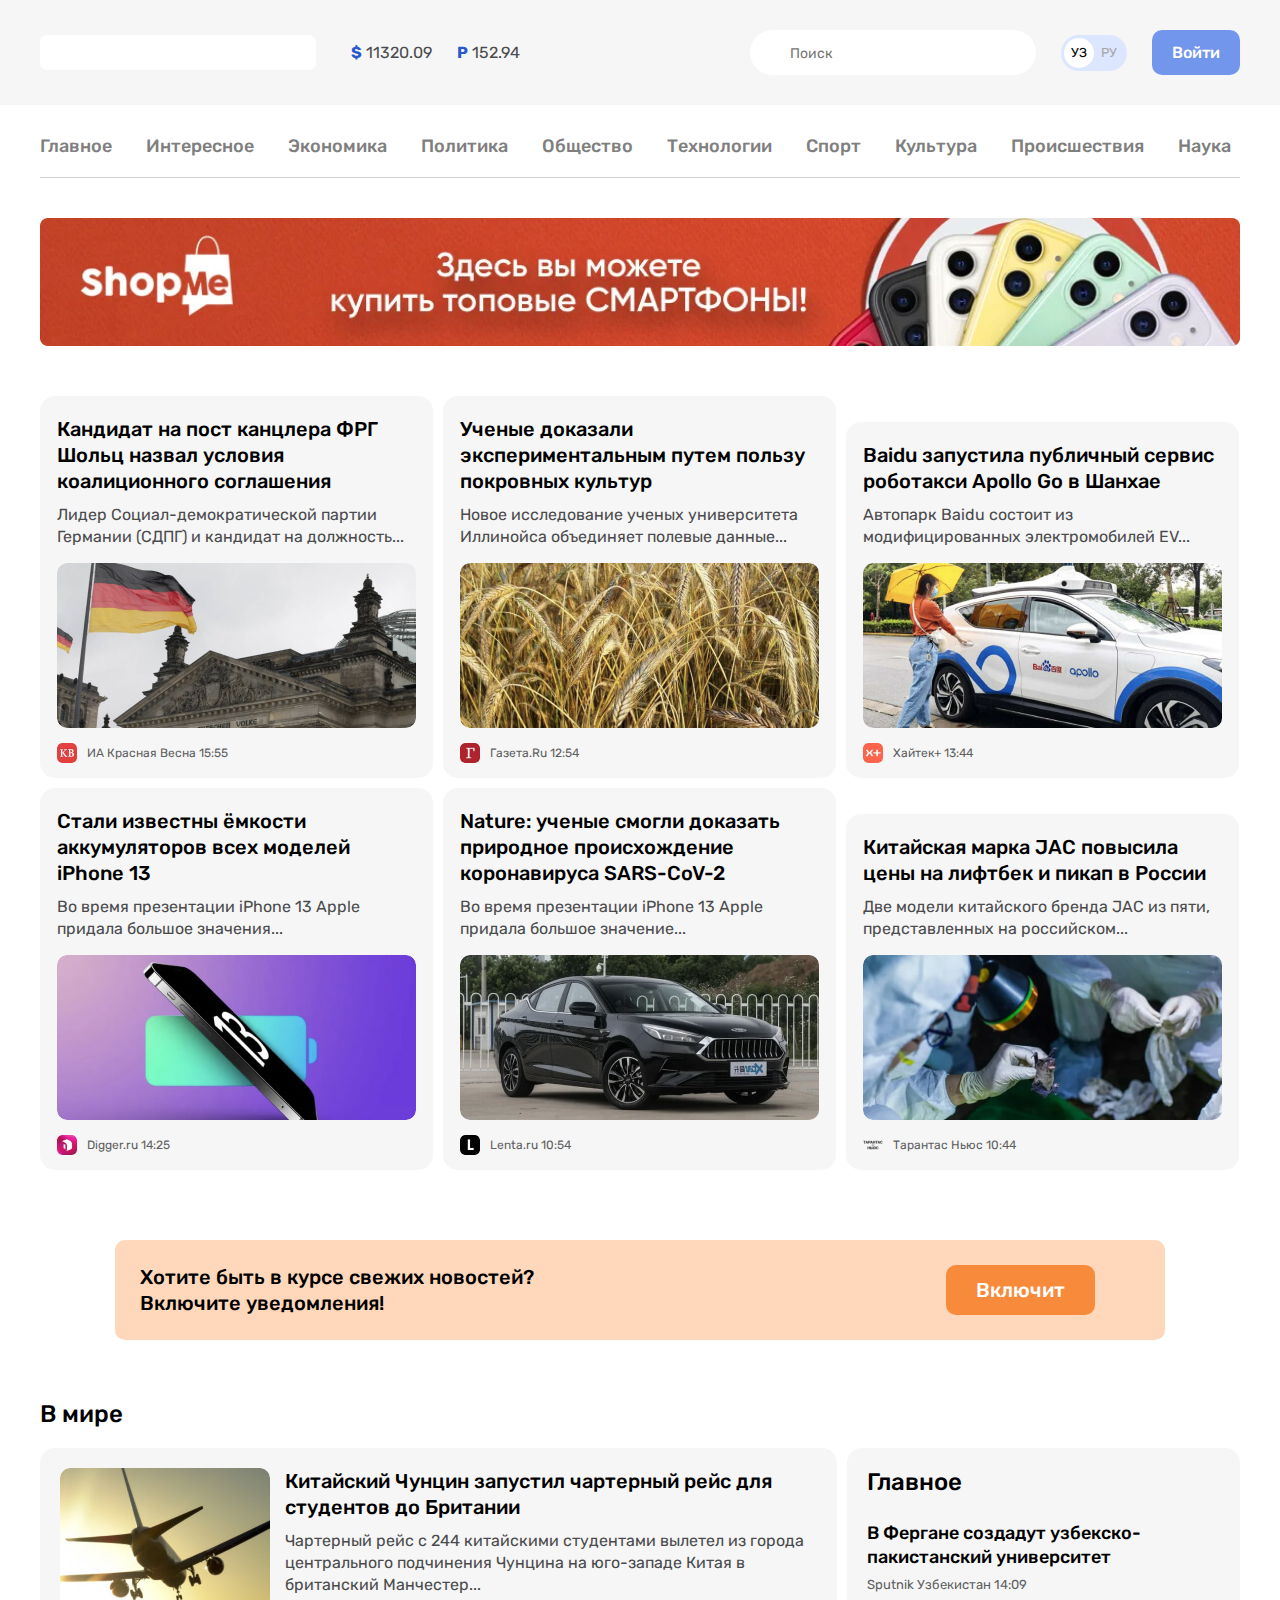
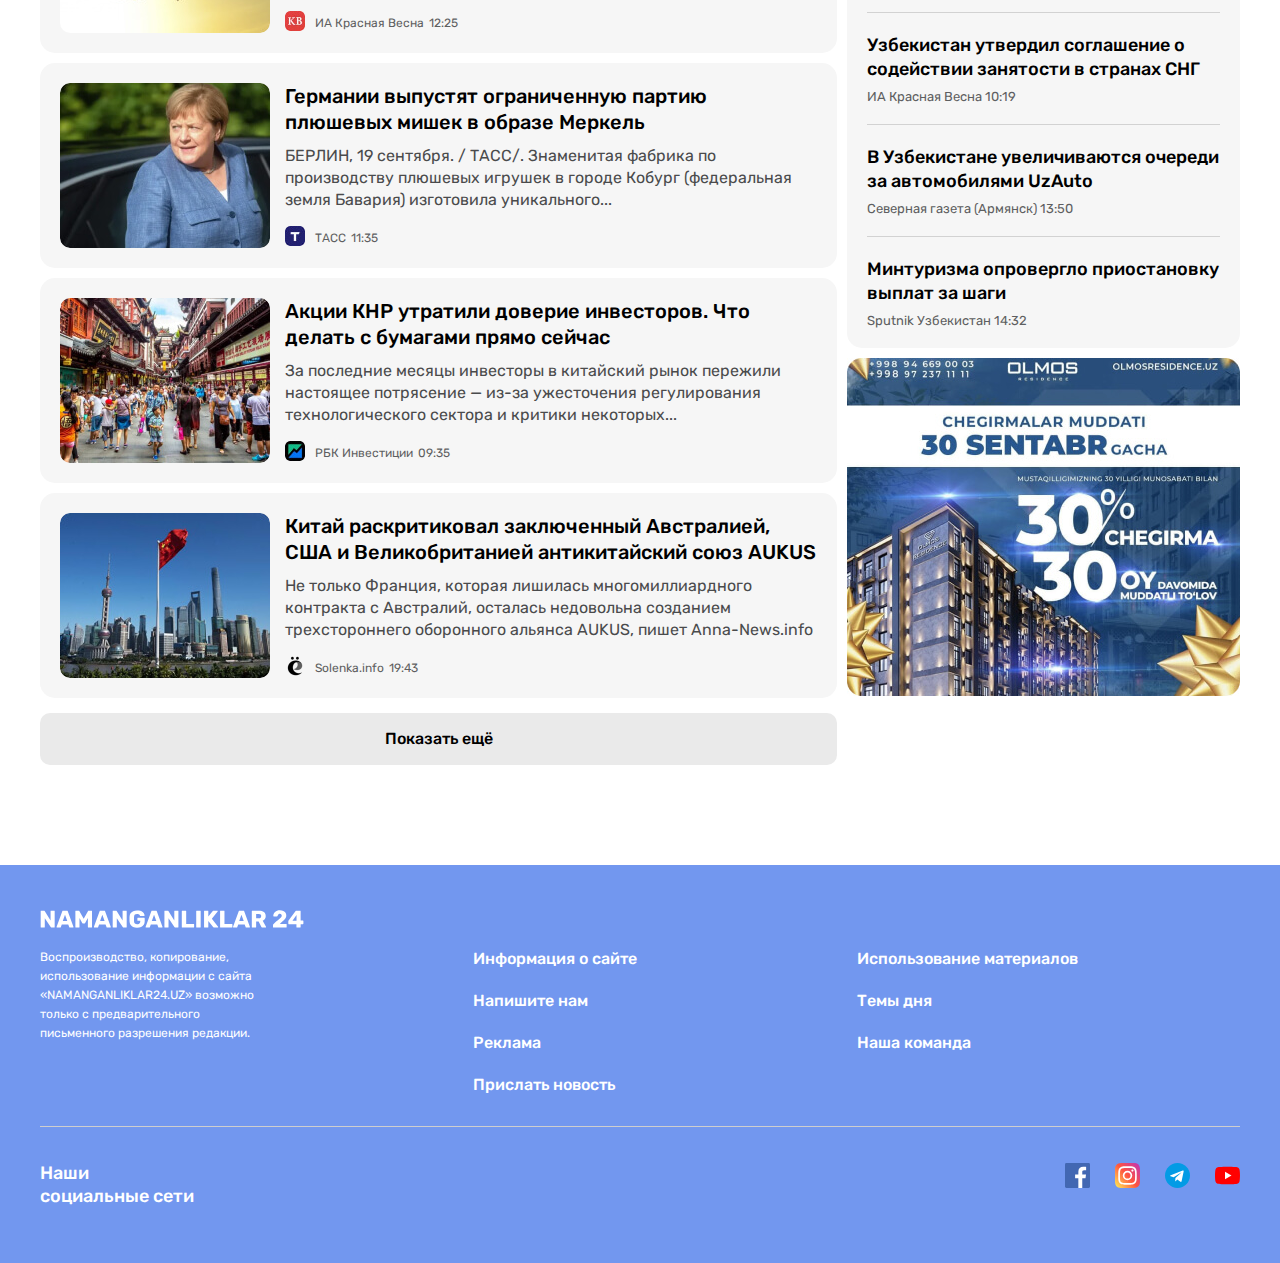
==== index.html @ 98be2591 "Add site footer" ====
<!DOCTYPE html>
<html lang="uz">
<head>
    <meta charset="UTF-8">
    <meta http-equiv="X-UA-Compatible" content="IE=edge">
    <meta name="viewport" content="width=device-width, initial-scale=1.0">
    <title>Namangan24</title>
    <link rel="preconnect" href="https://fonts.googleapis.com">
<link rel="preconnect" href="https://fonts.gstatic.com" crossorigin>
<link href="https://fonts.googleapis.com/css2?family=Open+Sans:wght@400;600;700&family=Rubik:wght@400;500;700&display=swap" rel="stylesheet">

    <link rel="stylesheet" href="css/normalize.css">
    <link rel="stylesheet" href="css/style.css">

</head>
<body>
    <!-- SITE-HEADER -->
    <header class="site-header">
        <!-- SITE-HEADER-TOP -->
    <div class="site-header-top">
        <div class="site-header-top-container container">

            <!-- SITE-HEADER-LOGO -->
            <a class="site-header-logo" href="index.html">
                <img class="site-header-logo-img" src="img/Namangan.svg.svg" alt="N24-logo" width="264" height="28px" >
            </a>

            <!-- DOLLAR-KURSI -->
            <ul class="dollar-kursi">
                <li class="dollar-kursi-item">
                    <b class="dollar-kursi-type">$</b>
                    <span class="dollar-kursi-value">11320.09</span>
                </li>
                <li class="dollar-kursi-item">
                    <b class="dollar-kursi-type">P</b>
                    <span class="dollar-kursi-value">152.94</span>
                </li>
            </ul>

            <!-- SEARCH -->
            <form class="global-search-form" action="https://echo.htmlacademy.ru" method="GET">
                <input class="global-search-form-input" type="search" name="search" placeholder="Поиск" aria-label="Поиск" required>
            </form>

                <!-- LANGUAAGE-->
                <div class="language">
                    <a class="lang-link lang-link-active" href="index.html">УЗ</a>
                    <a class="lang-link" href="index.html/ru">РУ</a>
                </div>
                <!-- SITE-HEADER-BUTTON -->
                <a class="button button-top" href="#">Войти</a>
        </div>        
    </div>
    <div class="container">
        <!-- SITENAV -->
        <nav class="sitenav">
            <ul class="sitenav-list">
                <li class="sitevnav-item"><a class="sitenav-link" href="#">Главное</a></li>
                <li class="sitevnav-item"><a class="sitenav-link" href="#">Интересное</a></li>
                <li class="sitevnav-item"><a class="sitenav-link" href="#">Экономика</a></li>
                <li class="sitevnav-item"><a class="sitenav-link" href="#">Политика</a></li>
                <li class="sitevnav-item"><a class="sitenav-link" href="#">Общество</a></li>
                <li class="sitevnav-item"><a class="sitenav-link" href="#">Технологии</a></li>
                <li class="sitevnav-item"><a class="sitenav-link" href="#">Спорт</a></li>
                <li class="sitevnav-item"><a class="sitenav-link" href="#">Культура</a></li>
                <li class="sitevnav-item"><a class="sitenav-link" href="#">Происшествия</a></li>
                <li class="sitevnav-item"><a class="sitenav-link" href="#">Наука</a></li>
            </ul>
        </nav>
        <!-- SITE-HEADER-BANNER -->
        <aside class="site-header-banner">
            <a class="site-header-banner-link" href="https://olcha.uz" target="_blank">
                <img src="img/shome-banner1x.jpg" alt="shopme-banner" width="1200px" height="128px" srcset="img/shome-banner1x.jpg 1x, img/shome-banner1x.jpg@2x.jpg 2x">
            </a>
        </aside>
    </div>
    </header>


    <main class="main-content">
        <div class="container">
            <!-- <h1>Namanganlilar24 - сайт новостей</h1> -->
                    <!-- MAIN-TOP -->
                    <section class="main-top">
            <!-- <h2>Топ новости</h2> -->
                        <!-- NEWS-GRID -->
                        <div class="news-grid">
                            <!-- NEWS-GRID-ITEM -->
                            <article class="news-grid-item article-card">
                                <h3 class="article-card-title">
                                    <a class="article-card-link" href="#">Кандидат на пост канцлера ФРГ Шольц назвал
                                        условия коалиционного соглашения</a>
                                </h3>
                                <p class="article-card-text">
                                    Лидер Социал-демократической партии Германии (СДПГ) и кандидат на должность...
                                </p>
                                <img class="article-card-img" src="img/germany.jpg" alt="Кандидат на пост канцлера ФРГ Шольц назвал
                                условия коалиционного соглашения" width="365" height="165" srcset="img/germany.jpg 1x , img/germany@2x.jpg 2x" >
                                <footer class="article-card-footer">
                                    <img class="article-card-source-icon" src="img/krasnaya vesna.jpg" alt="" width="20"height="20" srcset="img/krasnaya vesna.jpg 1x, img/krasnaya vesna@2x.jpg 2x">
                                    <div class="article-card-source-time">
                                        <span class="article-card-source">ИА Красная Весна</span>
                                        <time datetime="15:55:00">15:55</time>
                                    </div>
                                </footer>
                            </article>
                            <article class="news-grid-item article-card">
                                <h3 class="article-card-title">
                                    <a class="article-card-link" href="#">Ученые доказали экспериментальным путем пользу покровных культур</a>
                                </h3>
                                <p class="article-card-text">
                                    Новое исследование ученых университета Иллинойса объединяет полевые данные... 
                                </p>
                                <img class="article-card-img" src="img/wheat1x.jpg.jpg" alt="Ученые доказали экспериментальным путем пользу покровных культур" width="365" height="165" srcset="img/wheat1x.jpg.jpg 1x, img/wheat1x@2x.jpg.jpg 2x" >
                                <footer class="article-card-footer">
                                    <img class="article-card-source-icon" src="img/gazetaru.jpg" alt="" width="20"height="20" srcset="img/gazetaru.jpg 1x, img/gazetaru@2x.jpg 2x">
                                    <div class="article-card-source-time">
                                        <span class="article-card-source">Газета.Ru </span>
                                        <time datetime="12:54:00">12:54</time>
                                    </div>
                                </footer>
                            </article>
                            <article class="news-grid-item article-card">
                                <h3 class="article-card-title">
                                    <a class="article-card-link" href="#">Baidu запустила публичный сервис роботакси Apollo Go в Шанхае</a>
                                </h3>
                                <p class="article-card-text">
                                    Автопарк Baidu состоит из модифицированных электромобилей EV...  
                                </p>
                                <img class="article-card-img" src="img/baidu.jpg" alt="Baidu запустила публичный сервис роботакси Apollo Go в Шанхае" width="365" height="165" srcset="img/baidu.jpg 1x, img/baidu@2x.jpg 2x" >
                                <footer class="article-card-footer">
                                    <img class="article-card-source-icon" src="img/hitech-plus.jpg" alt="" width="20"height="20" srcset="img/hitech-plus.jpg 1x, img/hitech-plus@2x.jpg 2x">
                                    <div class="article-card-source-time">
                                        <span class="article-card-source">Хайтек+ </span>
                                        <time datetime="13:44:00">13:44</time>
                                    </div>
                                </footer>
                            </article>
                            <article class="news-grid-item article-card">
                                <h3 class="article-card-title">
                                    <a class="article-card-link" href="#">Стали известны ёмкости аккумуляторов всех моделей iPhone 13</a>
                                </h3>
                                <p class="article-card-text">
                                Во время презентации iPhone 13 Apple придала большое значения...
                                </p>
                                <img class="article-card-img" src="img/iphone.jpg" alt="Стали известны ёмкости аккумуляторов всех моделей iPhone 13" width="365" height="165" srcset="img/iphone.jpg 1x, img/iphone@2x.jpg 2x" >
                                <footer class="article-card-footer">
                                    <img class="article-card-source-icon" src="img/digger-logo.jpg" alt="" width="20"height="20" srcset="img/digger-logo.jpg 1x, img/digger-logo@2x.jpg 2x">
                                    <div class="article-card-source-time">
                                        <span class="article-card-source">Digger.ru </span>
                                        <time datetime="14:25:00">14:25</time>
                                    </div>
                                </footer>
                            </article>
                            <article class="news-grid-item article-card">
                                <h3 class="article-card-title">
                                    <a class="article-card-link" href="#">Nature: ученые смогли доказать природное происхождение коронавируса SARS-CoV-2</a>
                                </h3>
                                <p class="article-card-text">
                                Во время презентации iPhone 13 Apple придала большое значение...
                                </p>
                                <img class="article-card-img" src="img/jac.jpg" alt="Nature: ученые смогли доказать природное происхождение коронавируса SARS-CoV-2" width="365" height="165" srcset="img/jac.jpg 1x, img/jac@2x.jpg 2x" >
                                <footer class="article-card-footer">
                                    <img class="article-card-source-icon" src="img/lenta.jpg" alt="" width="20"height="20" srcset="img/lenta.jpg 1x, img/lenta@2x.jpg 2x">
                                    <div class="article-card-source-time">
                                        <span class="article-card-source">Lenta.ru</span>
                                        <time datetime="10:54:00">10:54</time>
                                    </div>
                                </footer>
                            </article>
                            <article class="news-grid-item article-card">
                                <h3 class="article-card-title">
                                    <a class="article-card-link" href="#">Китайская марка JAC повысила цены на лифтбек и пикап в России</a>
                                </h3>
                                <p class="article-card-text">
                                    Две модели китайского бренда JAC из пяти, представленных на российском...
                                </p>
                                <img class="article-card-img" src="img/sars.cov-2.jpg.jpg" alt="Китайская марка JAC повысила цены на лифтбек и пикап в России" width="365" height="165" srcset="img/sars.cov-2.jpg.jpg 1x, img/sars.cov-2.jpg@2x.jpg 2x" >
                                <footer class="article-card-footer">
                                    <img class="article-card-source-icon" src="img/tarantas-news.png" alt="" width="20"height="20" srcset="img/tarantas-news.png 1x, img/tarantas-news@2x.png 2x">
                                    <div class="article-card-source-time">
                                        <span class="article-card-source">Тарантас Ньюс</span>
                                        <time datetime="10:44:00">10:44</time>
                                    </div>
                                </footer>
                            </article>
                        </div></section>
                        <!-- NOTIFICATION-CTA  -->
                        <section class="notification-cta">
                            <div class="notification-cta-text">
                                Хотите быть в курсе свежих новостей? <br>
                                Включите уведомления!
                            </div>
                            <button class="notification-cta-button"  type="button">Включит</button>
                        </section>
                        <div class="two-wrap-main-card">
                            <section class="global-news">
                                <h2 class="global-news-heading">В мире</h2>
                                <!-- NEWS-LIST -->
                                <div class="news-list">
                                    <div class="news-list-item article-card-horizontal">
                                        <img class="article-card-horizontal-img" src="img/samalyot.jpg" alt="" width="210px" height="165px" srcset="img/samalyot.jpg 1x, img/samalyot@2x.jpg 2x">
                                        <div class="article-card-horizontal-content">
                                            <h3 class="article-card-horizontal-title">
                                                <a class="article-card-horizontal-link" href="#">Китайский Чунцин запустил чартерный рейс для студентов до Британии</a>
                                            </h3>
                                            <p class="article-card-horizontal-text">Чартерный рейс с 244 китайскими студентами вылетел из города центрального подчинения Чунцина на юго-западе Китая в британский Манчестер...</p>
                                            <footer class="article-card-horizontal-text-footer">
                                                <img class="article-card-horizontal-icon" src="img/krasnaya vesna.jpg" alt="" width="20"height="20" srcset="img/krasnaya vesna.jpg 1x, img/krasnaya vesna@2x.jpg 2x">
                                                <div class="article-card-horizontal-time">
                                                    <span class="article-card-horizontal-footer">ИА Красная Весна</span>
                                                    <time datetime="12:25:00">12:25</time>
                                                </div>
                                            </footer>
                                        </div>
                                    </div>
        
                                    <div class="news-list-item article-card-horizontal">
                                        <img class="article-card-horizontal-img" src="img/women.jpg" alt="" width="210px" height="165px" srcset="img/women.jpg 1x, img/women@2x.jpg 2x">
                                        <div class="article-card-horizontal-content">
                                            <h3 class="article-card-horizontal-title">
                                                <a class="article-card-horizontal-link" href="#"> Германии выпустят ограниченную партию плюшевых мишек в образе Меркель</a>
                                            </h3>
                                            <p class="article-card-horizontal-text">БЕРЛИН, 19 сентября. / ТАСС/. Знаменитая фабрика по производству плюшевых игрушек в городе Кобург (федеральная земля Бавария) изготовила уникального...</p>
                                            <footer class="article-card-horizontal-text-footer">
                                                <img class="article-card-horizontal-icon" src="img/tass.jpg" alt="" width="20"height="20" srcset="img/tass.jpg 1x, img/tass@2x.jpg 2x">
                                                <div class="article-card-horizontal-time">
                                                    <span class="article-card-horizontal-footer">ТАСС</span>
                                                    <time datetime="11:35:00">11:35</time>
                                                </div>
                                            </footer>
                                        </div>
                                    </div>
        
                                    <div class="news-list-item article-card-horizontal">
                                        <img class="article-card-horizontal-img" src="img/aholi.jpg" alt="" width="210px" height="165px" srcset="img/aholi.jpg 1x, img/aholi@2x.jpg 2x">
                                        <div class="article-card-horizontal-content">
                                            <h3 class="article-card-horizontal-title">
                                                <a class="article-card-horizontal-link" href="#">Акции КНР утратили доверие инвесторов. Что делать с бумагами прямо сейчас</a>
                                            </h3>
                                            <p class="article-card-horizontal-text">За последние месяцы инвесторы в китайский рынок пережили настоящее потрясение — из-за ужесточения регулирования технологического сектора и критики некоторых...</p>
                                            <footer class="article-card-horizontal-text-footer">
                                                <img class="article-card-horizontal-icon" src="img/invest.jpg" alt="" width="20"height="20" srcset="img/invest.jpg 1x, img/invest@2x.jpg 2x">
                                                <div class="article-card-horizontal-time">
                                                    <span class="article-card-horizontal-footer">РБК Инвестиции</span>
                                                    <time datetime="09:35:00">09:35</time>
                                                </div>
                                            </footer>
                                        </div>
                                    </div>
                                    <div class="news-list-item article-card-horizontal">
                                        <img class="article-card-horizontal-img" src="img/bayrog'.jpg" alt="" width="210px" height="165px" srcset="img/bayrog'.jpg 1x, img/bayrog'@2x.jpg 2x">
                                        <div class="article-card-horizontal-content">
                                            <h3 class="article-card-horizontal-title">
                                                <a class="article-card-horizontal-link" href="#">Китай раскритиковал заключенный Австралией, США и Великобританией антикитайский союз AUKUS</a>
                                            </h3>
                                            <p class="article-card-horizontal-text">Не только Франция, которая лишилась многомиллиардного контракта с Австралий, осталась недовольна созданием трехстороннего оборонного альянса AUKUS, пишет Anna-News.info</p>
                                            <footer class="article-card-horizontal-text-footer">
                                                <img class="article-card-horizontal-icon" src="img/solenka.png" alt="" width="20"height="20" srcset="img/solenka.png 1x, img/solenka@2x.png 2x">
                                                <div class="article-card-horizontal-time">
                                                    <span class="article-card-horizontal-footer">Solenka.info</span>
                                                    <time datetime="19:43:00">19:43</time>
                                                </div>
                                            </footer>
                                        </div>
                                    </div>
                                </div>
                                <button class="news-list-more-button button-block" type="button">Показать ещё </button>
                            </section>


                            <!-- SIDEBAR -->
                            <div class="two-wrap-sidebar">
                            <!-- SIDEBAR-NEWS-CARD -->
                            <section class="cardtop-news two-news-card">
                                <h2 class="two-news-card-heading">Главное</h2>
                                <ul class="two-news-card-list">
                                    <li class="two-news-card-item">
                                        <h3 class="two-news-card-title">
                                            <a class="two-news-card-link" href="#">В Фергане создадут узбекско-пакистанский университет</a>
                                        </h3>
                                        <div class="two-news-card-source-time">
                                            <span class="two-news-card-source">Sputnik Узбекистан</span>
                                            <time datetime="14:09:00">14:09</time>
                                        </div>
                                    </li>

                                    <li class="two-news-card-item">
                                        <h3 class="two-news-card-title">
                                            <a class="two-news-card-link" href="#">Узбекистан утвердил соглашение о содействии занятости в странах СНГ</a>
                                        </h3>
                                        <div class="two-news-card-source-time">
                                            <span class="two-news-card-source">ИА Красная Весна</span>
                                            <time datetime="10:19:00">10:19</time>
                                        </div>
                                    </li>

                                    <li class="two-news-card-item">
                                        <h3 class="two-news-card-title">
                                            <a class="two-news-card-link" href="#">В Узбекистане увеличиваются очереди за автомобилями UzAuto</a>
                                        </h3>
                                        <div class="two-news-card-source-time">
                                            <span class="two-news-card-source">Северная газета (Армянск)</span>
                                            <time datetime="13:50:00">13:50</time>
                                        </div>
                                    </li>

                                    <li class="two-news-card-item">
                                        <h3 class="two-news-card-title">
                                            <a class="two-news-card-link" href="#">Минтуризма опровергло приостановку выплат за шаги</a>
                                        </h3>
                                        <div class="two-news-card-source-time">
                                            <span class="two-news-card-source">Sputnik Узбекистан</span>
                                            <time datetime="14:32:00">14:32</time>
                                        </div>
                                    </li>
                                </ul>
                            </section>
                            <aside class="two-item-footer-img sidebar-ad" >
                                <a class="two-item-footer-link" href="#" target="_blank"> 
                                    <img class="sidebar-item-footer-img-link" src="img/chegirma.jpg" alt="" width="393px" height="338px" srcset="img/chegirma.jpg 1x, img/chegirma@2x.jpg 2x">
                                </a>
                            </aside>
                            </div>
                        </div>
        </div>
    </main>

            <!-- SITE-FOOTER -->
            <footer class="site-footer">
                <div class="container">

                    <div class="site-footer-nav">
                        <a class="site-footer-nav-link" href="index.html">
                            <img class="site-footer-nav-img" src="img/logo.svg" alt="NAMANGAN24" width="264" height="28">
                        </a>
                    </div>
                        <div class="site-footer-links">
                            <div class="site-footer-link">
                                Воспроизводство, копирование, использование информации с сайта «NAMANGANLIKLAR24.UZ» возможно только с предварительного письменного разрешения редакции.
                            </div>
                            <div class="site-footer-two-card-links">
                                <ul class="site-footer-two-card-links-ul">
                                    <li class="site-footer-two-card-links-li"> <a class="site-footer-two-card-links-li-a" href="#">Информация о сайте</a></li>
                                    <li class="site-footer-two-card-links-li"> <a class="site-footer-two-card-links-li-a" href="#">Напишите нам</a></li>
                                    <li class="site-footer-two-card-links-li"> <a class="site-footer-two-card-links-li-a" href="#">Реклама</a></li>
                                    <li class="site-footer-two-card-links-li"> <a class="site-footer-two-card-links-li-a" href="#">Прислать новость</a></li>
                                </ul>
                                <ul class="site-footer-two-card-links-ul">
                                    <li class="site-footer-two-card-links-li"> <a class="site-footer-two-card-links-li-a" href="#">Использование материалов</a></li>
                                    <li class="site-footer-two-card-links-li"> <a class="site-footer-two-card-links-li-a" href="#">Темы дня</a></li>
                                    <li class="site-footer-two-card-links-li"> <a class="site-footer-two-card-links-li-a" href="#">Наша команда</a></li>
                                </ul>
                            </div>
                </div>

                <hr class="site-footer-grey-line">

                <div class="site-footer-ended">
                    <h2 class="site-footer-ended-heading">Наши социальные сети</h2>
                    <ul class="site-footer-ended-list">
                        <li class="site-footer-ended-item">
                            <a class="site-footer-ended-link" href="#">
                                <img class="site-footer-ended-img" src="img/free-icon-facebook-1384053 1.svg" alt="Facebook" width="25" height="25">
                            </a>
                        </li>
                        <li class="site-footer-ended-item">
                            <a class="site-footer-ended-link" href="#">
                                <img class="site-footer-ended-img" src="img/free-icon-instagram-2111463 1.svg" alt="Instagram" width="25" height="25">
                            </a>
                        </li>
                        <li class="site-footer-ended-item">
                            <a class="site-footer-ended-link" href="#">
                                <img class="site-footer-ended-img" src="img/free-icon-telegram-2111646 1.svg" alt="Telegram" width="25" height="25">
                            </a>
                        </li>
                        <li class="site-footer-ended-item">
                            <a class="site-footer-ended-link" href="#">
                                <img class="site-footer-ended-img" src="img/free-icon-youtube-1384060 1.svg" alt="YouTube" width="25" height="25">
                            </a>
                        </li>
                    </ul>
                </div>

            </footer>


</body>
</html>
---- css/style.css ----
*{
    box-sizing: border-box;
}
html{
    height: 100%;
    scroll-behavior: smooth;
}
body{
    padding: 0;
    margin: 0;
    height: 100%;
    display: flex;
    flex-direction: column;
    font-size: 16px;
    font-family: "Rubik","Arial",sans-serif;
    line-height: 22px;
    color: #4a4b4c;
    background-color:#fff;
}
img{
    max-width: 100%;
    height: auto;
}
*:focus{
    outline: 2px dashed #7296EC;
    outline-offset: 3px;
}

.container{
    width: 100%;
    max-width: 1240px;
    padding-left: 20px;
    padding-right: 20px;
    margin-right: auto;
    margin-left: auto;
}
.site-header {
}
.site-header-top {
    background-color:#f6f6f6;
    padding-top: 30px;
    padding-bottom: 30px;
    margin-bottom: 10px;
}
.site-header-top-container {
    display: flex;
    align-items: center;
}
.container {
}
.button{
    display: inline-block;
    text-decoration: none;
    text-align: center;
    border: 0;
    font-weight: 500;
    font-size: 16px; 
    border-radius: 10px;
    background-color: #7296EC;
    color: #fff;
    padding: 13px 20px;
    cursor: pointer;
    line-height: normal;
}
.button:hover{
    opacity: 0.8;
}
.button:active{
    opacity: 0.6;
}
.button-block{
    display: block;
    width: 100%;
    background-color: #eaeaea;
    color: #000 ;
}
.site-header-logo {
    display: flex;
    padding: 8px 6px;
    border-radius: 7px;
    margin-right: 35px;
    background-color:#fff;
}
.site-header-logo:hover{
    opacity: 0.8;
}
.site-header-logo:active{
    opacity: 0.6;
}

.dollar-kursi {
    display: flex;
    align-items: center;
    padding: 0;
    margin: 0;
    list-style: none;
    margin-right: auto;
}
.dollar-kursi-item:not(:last-child) {
    margin-right: 25px;
}
.dollar-kursi-type {
    color: #2959CE;
}
/* SEARCH */
.global-search-form-input{
    font-size: 14px;
    line-height: normal;
    border: 0;
    padding-top: 15px;
    padding-right: 50px;
    padding-bottom: 13px;
    padding-left: 40px;
    border-radius: 60px;
    margin-right: 25px;
}
.language {
    display: flex;
    padding: 3px;
    margin-right: 25px;
    border-radius:39px; 
    background-color: #dce6ff;
    
}
.lang-link {
    width: 30px;
    height: 30px;
    font-size: 13px;
    color: #a6a6a6;
    border-radius: 50%;
    text-align: center;
    text-decoration: none;
    line-height: 30px;
}
.lang-link-active {
    background-color: #fff;
    color: #000;
}
/* SITENAV */
.sitenav {
    padding-top:16px ;
    padding-bottom: 16px;
    border-bottom: 1px solid #d1d1d1;
    font-size: 18px;
    line-height: normal;
    font-weight: 500;
    margin-bottom: 40px;
}
.sitenav-list {
    display: flex;
    flex-wrap: wrap;
    align-items: center;
    padding: 0;
    margin: 0;    
    list-style: none;
}
.sitevnav-item{
    margin-top: 4px;
    margin-bottom: 4px;
}
.sitevnav-item:not(:last-child){
    margin-right: 34px;
}
.sitenav-link{
    color: #7f7f7f;
    display: block;
    text-decoration: none;
}
.sitenav-link:hover{
    color: #7296EC;
}
.sitenav-link:active{
    opacity: 0.6;
}
.site-header-banner-link{
    display: flex;
}

/* MAIN-CONTENT */
.main-content{
    flex-grow: 1;
    padding-top: 50px;
}


/* NEWS-GRID */
.news-grid {
    display: flex;
    flex-wrap: wrap;
    margin-left: -10px;
}
.news-grid-item {
    width: 393px;
    margin-left: 10px;
    margin-bottom: 10px;

}
.article-card {
    display: flex;
    flex-direction: column;
    margin-top: auto;
    background-color: #f6f6f6;
    border-radius: 15px;
    padding: 20px 17px 15px;
}
.article-card-title {
    margin-top: 0;
    margin-bottom: 10px;
    font-size: 20px;
    font-weight: 500;
    line-height: 26px;
}
.article-card-link {
    color: #000;
    text-decoration: none;
    display: inline-block;
}
.article-card-link:hover{
    color: #7296EC;
}
.article-card-link:active{
    opacity: 0.6;
}
.article-card-text {
    margin-top: 0;
    margin-bottom: 15px;
    font-size: 16px;
    line-height: 22px;
}
.article-card-img {
    display: block;
    width: 360px;
    height: 165px;
    margin-bottom: 15px;
    object-fit: cover;
    border-radius: 10px;
}
.article-card-footer {
    display: flex ;
    align-items: center;
}
.article-card-source-icon {
    width: 20px;
    height: 20px;
    margin-right: 10px;
    border-radius: 5px;

}
.article-card-source-time {
    font-size: 12px;
    line-height: normal;
    color: #5e5f61;
}


/* NOTIFICATION-CTA */
.notification-cta{
    width: 1050px;
    height: 100px;
    padding: 25px 70px 25px 25px;
    margin: 60px 75px;
    background-color: #ffd7ba;
    display: flex;
    justify-content: space-between;
    align-items: center;
    border-radius: 10px;
}
.notification-cta-text{
    color: #000;
    font-size: 20px;
    line-height: 26px;
    font-weight: 500;
}
.notification-cta-button{
    background-color: #F78B3B;
    padding: 13px 30px;
    color: #fff;
    border-radius: 10px;
    border: none;
    font-size: 20px;
    line-height: 24px;
    font-weight: 500;
}


.two-wrap-main-card{
    display: flex;
    align-items: flex-start;
}

/* GLOBAL-NEWS */
.global-news{
    width: 797px;
    margin-right: 10px;
}
.global-news-heading {
    margin-top: 0;
    margin-bottom: 20px;
    font-size: 24PX;
    line-height: normal;
    color: #000;
    font-weight: 500;
}
.news-list {
    display: flex;
    flex-direction: column;
    margin-bottom: 15px;
}
.news-list-item:not(:last-child){
    margin-bottom: 10px;

}


.article-card-horizontal {
    border-radius: 15px;
    display: flex;
    align-items: flex-start;
    padding: 20px;
    background-color: #f6f6f6;
}
.article-card-horizontal-img {
    width: 210px;
    height: 165px;
    margin-right: 15px;
    object-fit: cover;
    border-radius:10px;
}
.article-card-horizontal-content {
    flex-grow: 1;
}
.article-card-horizontal-title {
    margin-top: 0;
    margin-bottom: 10px;
    font-weight: 500;
    font-size: 20px;
    line-height: 26px;
}
.article-card-horizontal-link {
    display: inline-block;
    color: #000;
    text-decoration: none;
}
.article-card-horizontal-link:hover{
    color: #7296EC;
}
.article-card-horizontal-link:active{
    opacity: 0.6;
}
.article-card-horizontal-text {
    margin-top: 0;
    margin-bottom: 15px;
    font-size: 16px;
    line-height: 22px;
}
.article-card-horizontal-icon {
    width: 20px;
    height: 20px;
    object-fit: cover;
    margin-right: 10px;
    border-radius:5px;
}
.article-card-horizontal-footer{
    margin-top: 0;
    margin-right: 5px;

}
.article-card-horizontal-time {
    padding-top: 5px;
    margin-top: 0;
    font-size: 12px;
    line-height: normal;
    display: flex;
    color: #5e5f61;
}
.article-card-horizontal{
    margin-top: 0;
}
.news-list-more-button{
    padding: 17px;
    border: none;
    border-radius: 10px;
    margin-bottom: 100px;
    font-weight: 500;
    color: #000;
}
.article-card-horizontal-text-footer{
    display: flex;
}


.two-wrap-sidebar{
    width: 393px;
    margin-top: 48px;
}


/* NEWS-TWO-CARD */
.two-news-card {
    background-color: #f6f6f6;
    color: #000;
    padding: 20px;
    border-radius: 15px;
}
.two-news-card-heading {
    margin-top: 0;
    margin-bottom: 25px;
    font-size: 24px;
    line-height: 28px;
    font-weight: 500;
}
.two-news-card-list {
    padding: 0;
    margin: 0;
    list-style: none;
}
.two-news-card-item {
    padding-top: 20px;
    padding-bottom: 20px;
}
.two-news-card-item:first-child{
    padding-top: 0;
}
.two-news-card-item:last-child{
    padding-bottom: 0;
}
.two-news-card-item:not(:last-child){
    border-bottom: 1px solid #d2d2d2;
}
.two-news-card-title {
    margin-top: 0;
    margin-bottom: 8px;
    font-size: 18px;
    font-weight: 500;
    line-height: 24px;
}
.two-news-card-link {
    color: #000;
    text-decoration: none;
    display: inline-block;
}
.two-news-card-link:hover{
    color: #7296EC;
}
.two-news-card-link:active{
    opacity: 0.6;
}
.two-news-card-source-time {
    font-size: 13px;
    line-height: normal;
    color: #5e5f61;
}
.cardtop-news{
    margin-bottom: 10px;
}
.two-item-footer-img-link{
    width: 393px;
    height: 338px;
    border-radius: 15px;
}


/* SITE-FOOTER */

.site-footer{
    padding-top: 40px;
    padding-bottom: 40px;
    width: 100%;
    height: 600px;
    background-color: #7297EF;
    color: #fff;
}
.site-footer *:focus{
    outline: 2px dashed #fff;
}
.site-footer-nav {
    display: flex;
    margin-bottom: 15px;
}
.site-footer-nav-link {
    display: flex;
}
.site-footer-nav-link:hover{
    opacity: 0.8;
}
.site-footer-nav-link:active{
    opacity: 0.6 ;
}
.site-footer-nav-img {
    width: 264px;
    height: 28px;

}
.site-footer-links {
    display: flex;
}
.site-footer-link {
    width: 230px;
    margin-right: 203px;
    font-size: 12px;
    line-height: 19px;
}
.site-footer-two-card-links {
    display: flex;
    flex-grow: 1;
}
.site-footer-two-card-links-ul {
    width: 50%;
    padding-left: 0;
    padding-right: 24px;
    margin: 0;
    list-style: none;
    font-weight: 500    ;
}
.site-footer-two-card-links-li:not(:last-child) {
    margin-bottom: 20px;
}
.site-footer-two-card-links-li-a {
    display: inline-block;
    color: #fff;
    text-decoration: none;
}
.site-footer-two-card-links-li-a:hover{
    text-decoration: underline;
}
.site-footer-grey-line {
    height: 1px;
    background-color: #CECECE;
    border: none;
    margin-top: 30px;
    margin-bottom: 20px;
}
.site-footer-ended {
    display: flex;
    justify-content: space-between;
}
.site-footer-ended-heading {
    width: 161px;
    height: 46px;
    font-size: 18px;
    line-height: 23px;
    font-weight: 500;
}
.site-footer-ended-list {
    display: flex;
    list-style: none;
}
.site-footer-ended-item:not(:last-child) {
    margin-right: 25px;
    
}
.site-footer-ended-link {
}
.site-footer-ended-img {
    width: 25px;
    height: 25px;
}
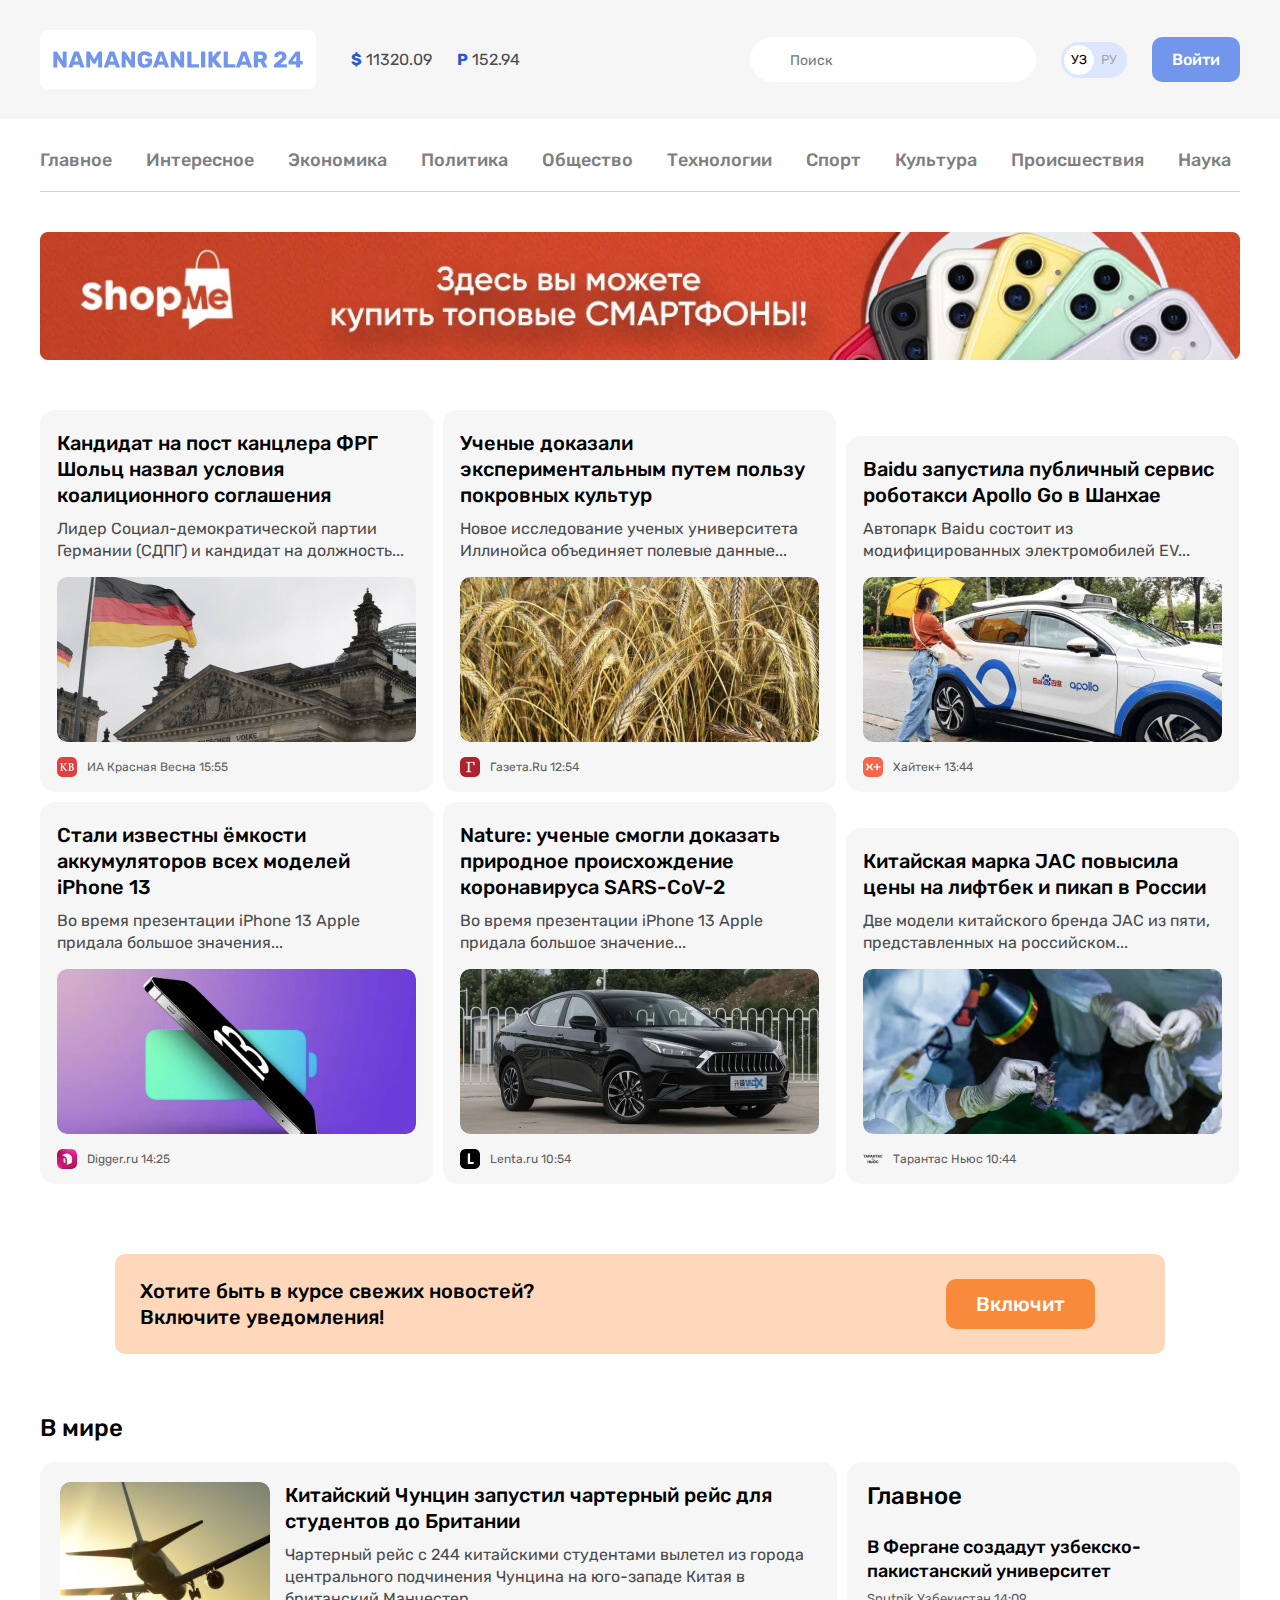
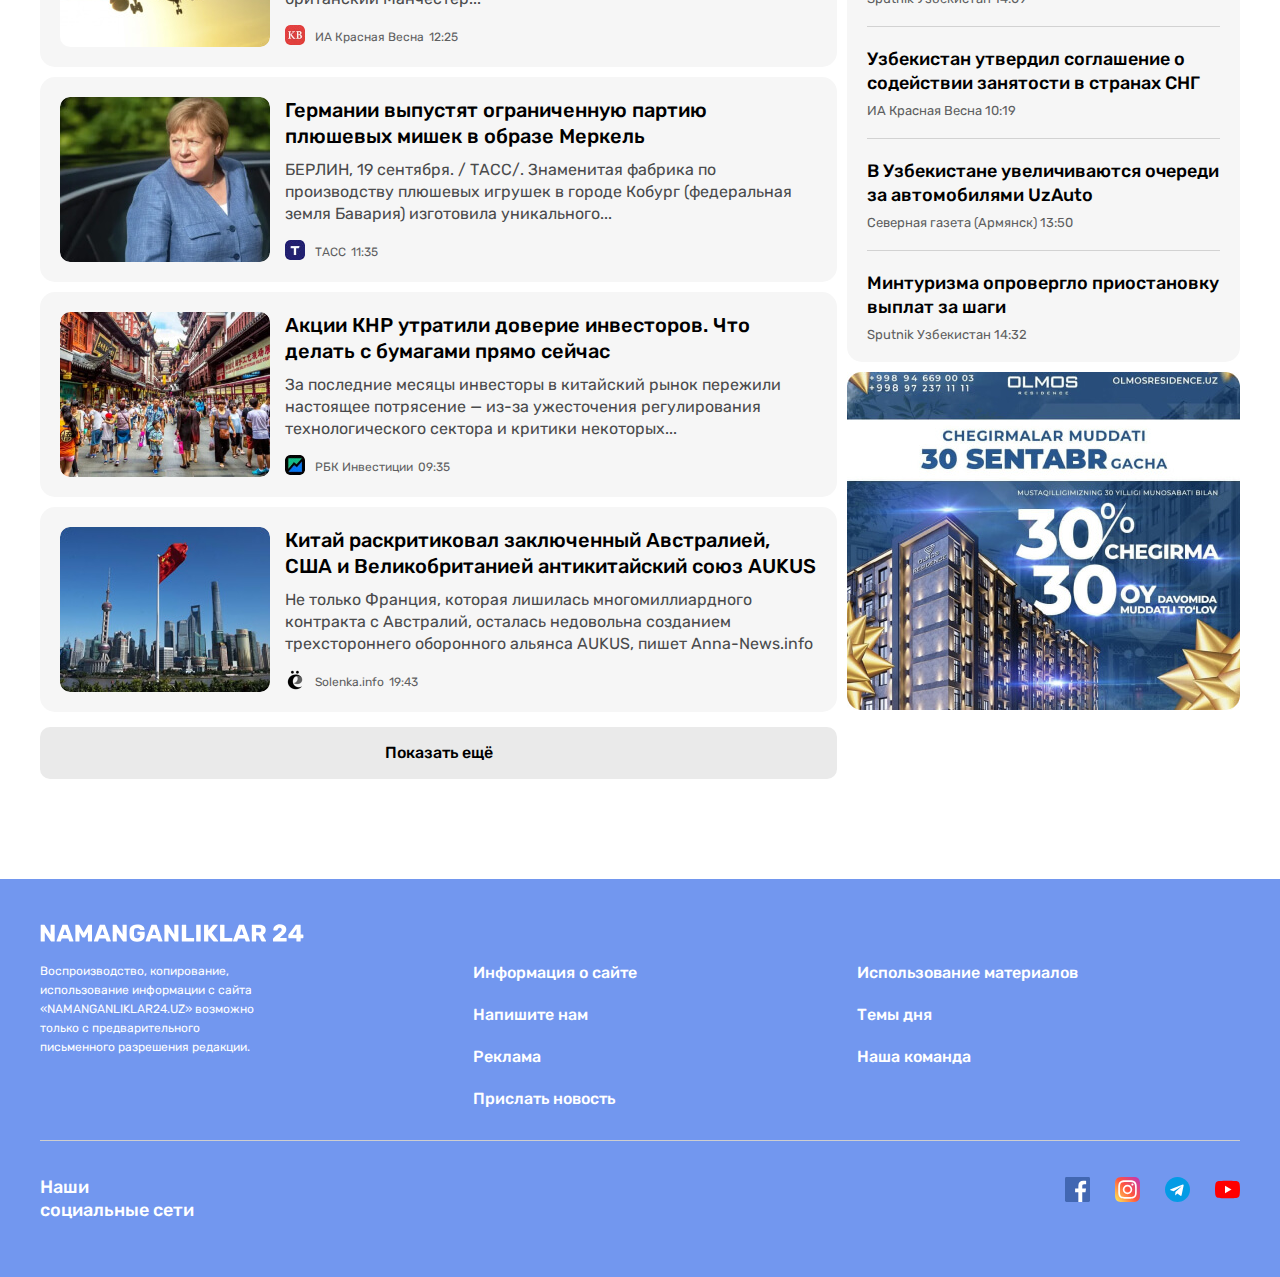
==== commit bf8f8b77: "Add site footer" ====
--- a/index.html
+++ b/index.html
@@ -332,7 +332,7 @@
 
                     <div class="site-footer-nav">
                         <a class="site-footer-nav-link" href="index.html">
-                            <img class="site-footer-nav-img" src="img/logo.svg" alt="NAMANGAN24" width="264" height="28">
+                            <img class="site-footer-nav-img" src="img/Namangan24.white.svg" alt="NAMANGAN24" width="264" height="28">
                         </a>
                     </div>
                         <div class="site-footer-links">
--- a/css/style.css
+++ b/css/style.css
@@ -499,6 +499,7 @@
     margin-right: 203px;
     font-size: 12px;
     line-height: 19px;
+    font-family: "Rubik","Arial",sans-serif;
 }
 .site-footer-two-card-links {
     display: flex;
@@ -519,6 +520,7 @@
     display: inline-block;
     color: #fff;
     text-decoration: none;
+    font-family: "Rubik","Arial",sans-serif;
 }
 .site-footer-two-card-links-li-a:hover{
     text-decoration: underline;
@@ -540,6 +542,7 @@
     font-size: 18px;
     line-height: 23px;
     font-weight: 500;
+    font-family: "Rubik","Arial",sans-serif;
 }
 .site-footer-ended-list {
     display: flex;
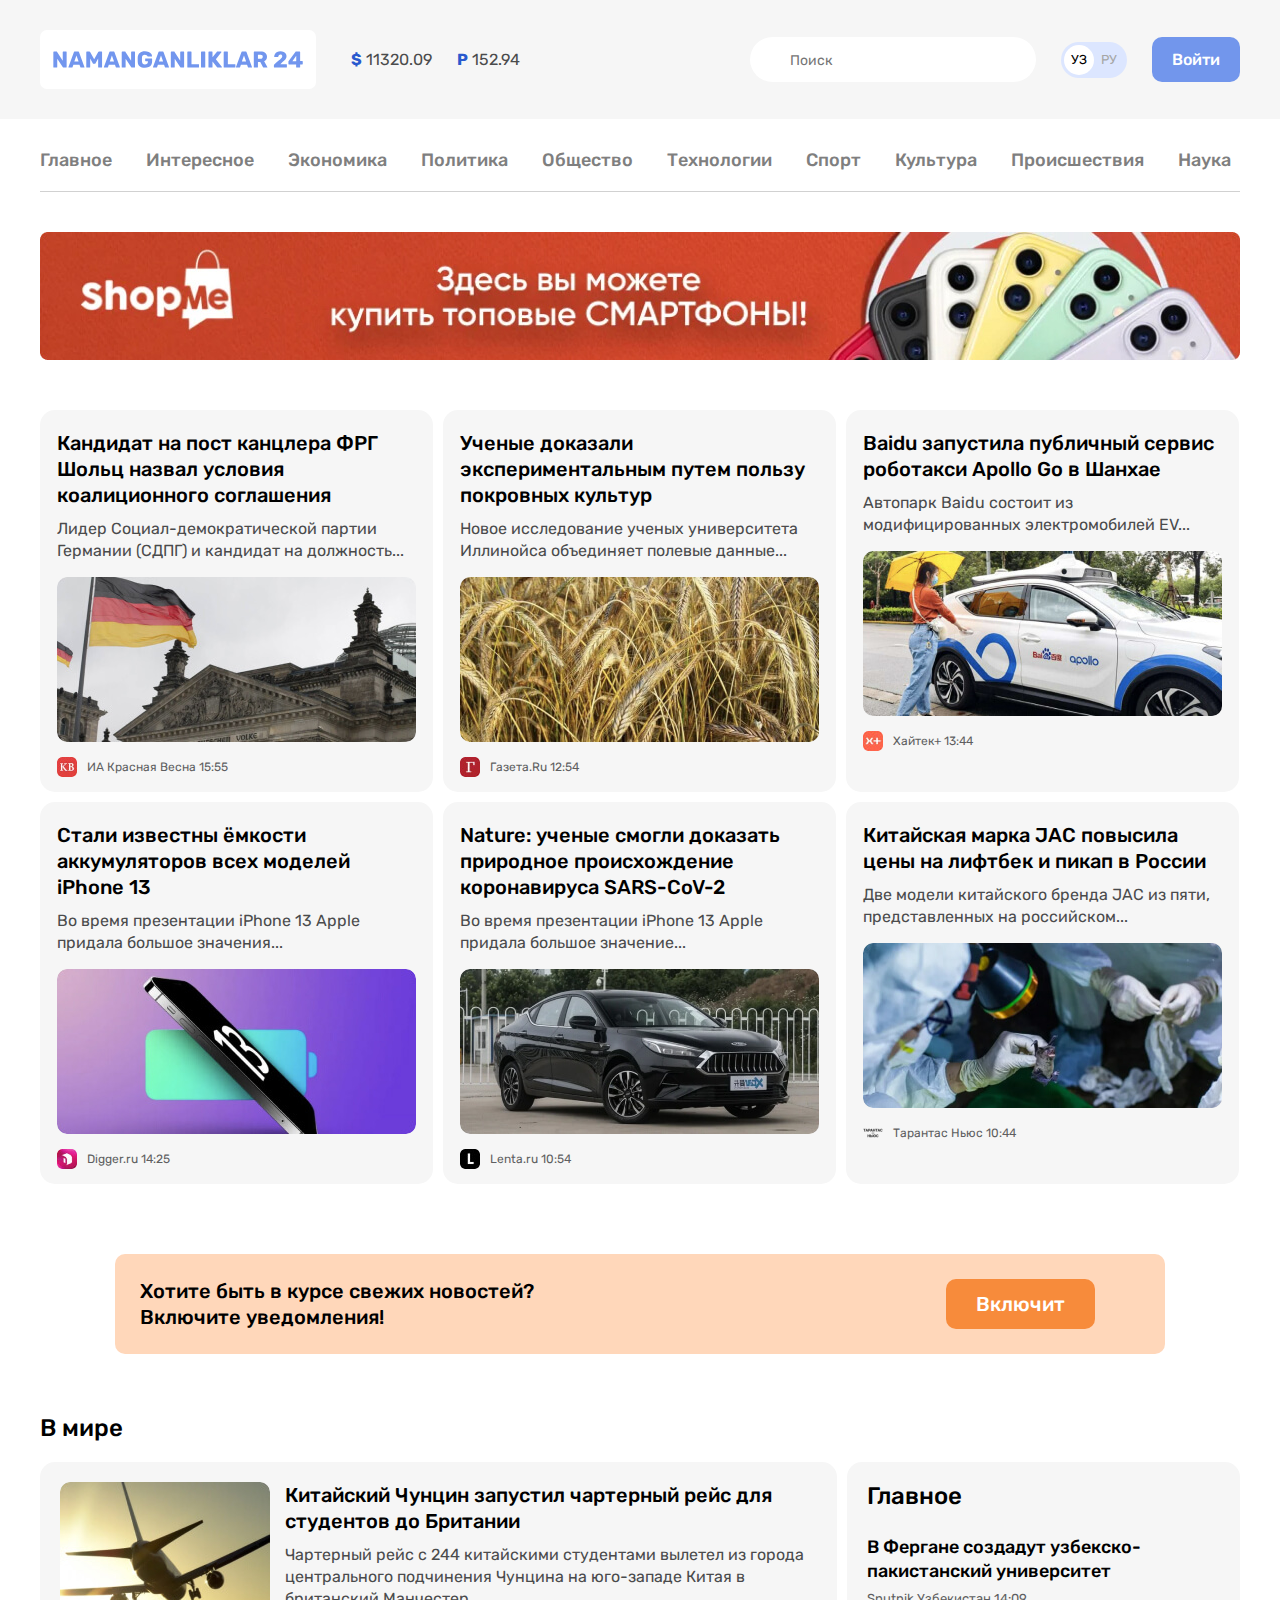
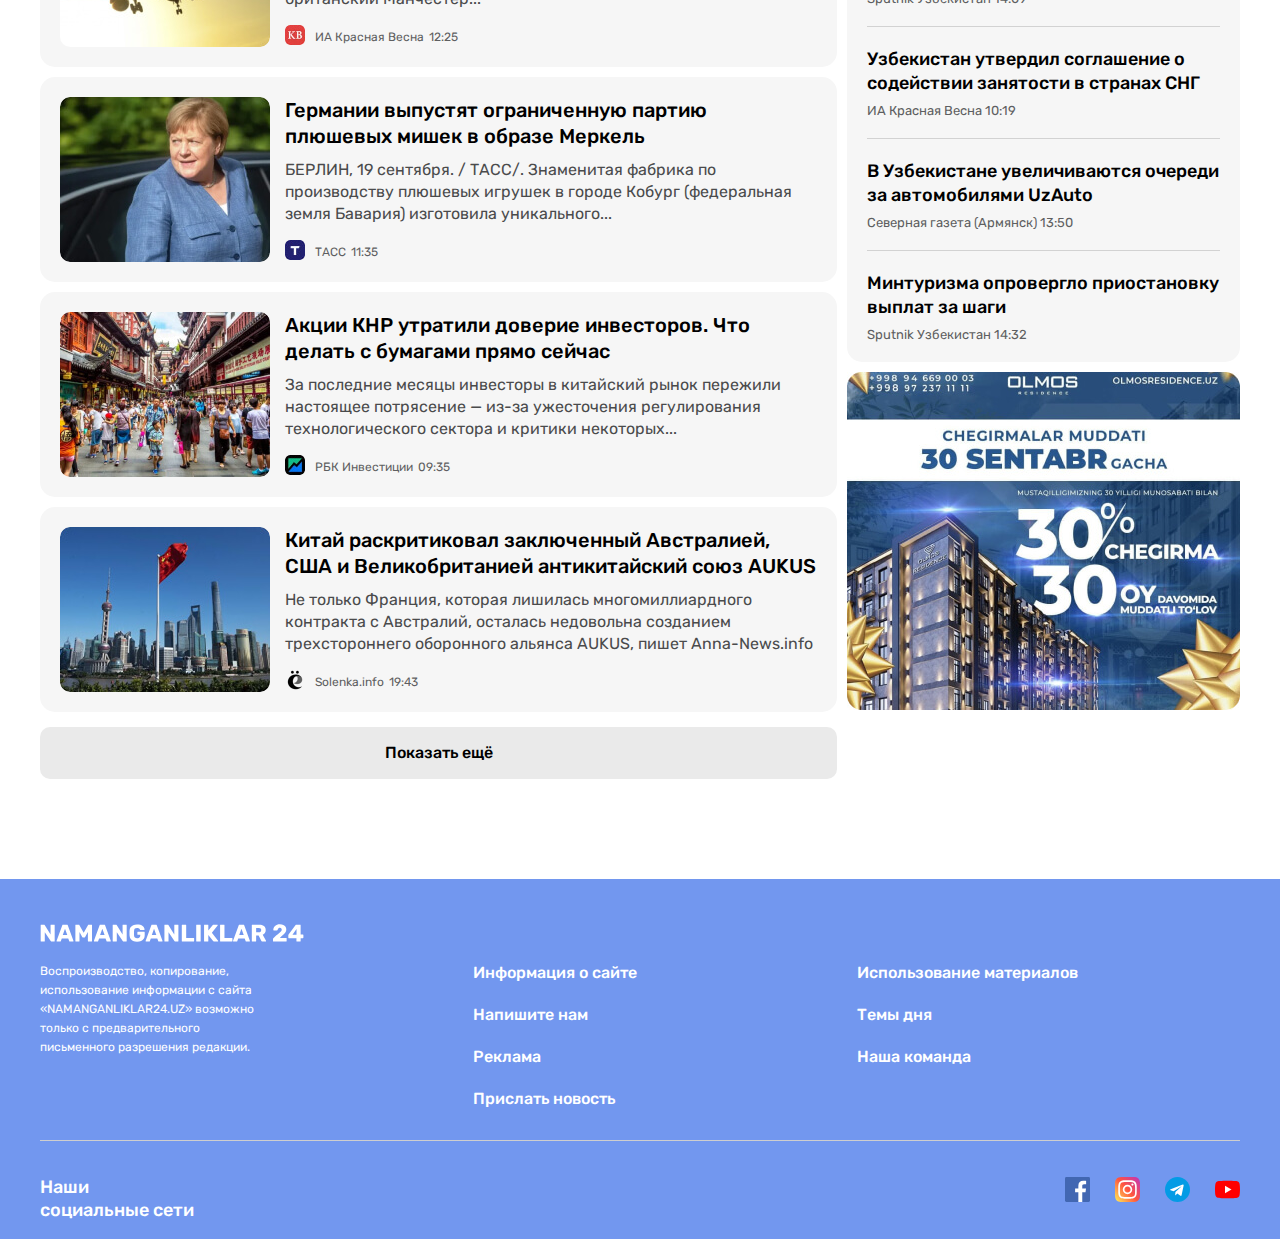
==== commit 2358ab7d: "Add all change project" ====
--- a/index.html
+++ b/index.html
@@ -55,21 +55,21 @@
         <!-- SITENAV -->
         <nav class="sitenav">
             <ul class="sitenav-list">
-                <li class="sitevnav-item"><a class="sitenav-link" href="#">Главное</a></li>
-                <li class="sitevnav-item"><a class="sitenav-link" href="#">Интересное</a></li>
-                <li class="sitevnav-item"><a class="sitenav-link" href="#">Экономика</a></li>
-                <li class="sitevnav-item"><a class="sitenav-link" href="#">Политика</a></li>
-                <li class="sitevnav-item"><a class="sitenav-link" href="#">Общество</a></li>
-                <li class="sitevnav-item"><a class="sitenav-link" href="#">Технологии</a></li>
-                <li class="sitevnav-item"><a class="sitenav-link" href="#">Спорт</a></li>
-                <li class="sitevnav-item"><a class="sitenav-link" href="#">Культура</a></li>
-                <li class="sitevnav-item"><a class="sitenav-link" href="#">Происшествия</a></li>
-                <li class="sitevnav-item"><a class="sitenav-link" href="#">Наука</a></li>
+                <li class="sitevnav-item"><a class="sitenav-link" href="index.html">Главное</a></li>
+                <li class="sitevnav-item"><a class="sitenav-link" href="n24-two-page.html">Интересное</a></li>
+                <li class="sitevnav-item"><a class="sitenav-link" href="index.html">Экономика</a></li>
+                <li class="sitevnav-item"><a class="sitenav-link" href="registratsion.html">Политика</a></li>
+                <li class="sitevnav-item"><a class="sitenav-link" href="index.html">Общество</a></li>
+                <li class="sitevnav-item"><a class="sitenav-link" href="index.html">Технологии</a></li>
+                <li class="sitevnav-item"><a class="sitenav-link" href="index.html">Спорт</a></li>
+                <li class="sitevnav-item"><a class="sitenav-link" href="index.html">Культура</a></li>
+                <li class="sitevnav-item"><a class="sitenav-link" href="index.html">Происшествия</a></li>
+                <li class="sitevnav-item"><a class="sitenav-link" href="index.html">Наука</a></li>
             </ul>
         </nav>
         <!-- SITE-HEADER-BANNER -->
         <aside class="site-header-banner">
-            <a class="site-header-banner-link" href="https://olcha.uz" target="_blank">
+            <a class="site-header-banner-link" href="https://shopme.uz/" target="_blank">
                 <img src="img/shome-banner1x.jpg" alt="shopme-banner" width="1200px" height="128px" srcset="img/shome-banner1x.jpg 1x, img/shome-banner1x.jpg@2x.jpg 2x">
             </a>
         </aside>
@@ -88,7 +88,7 @@
                             <!-- NEWS-GRID-ITEM -->
                             <article class="news-grid-item article-card">
                                 <h3 class="article-card-title">
-                                    <a class="article-card-link" href="#">Кандидат на пост канцлера ФРГ Шольц назвал
+                                    <a class="article-card-link" href="article.html">Кандидат на пост канцлера ФРГ Шольц назвал
                                         условия коалиционного соглашения</a>
                                 </h3>
                                 <p class="article-card-text">
@@ -106,7 +106,7 @@
                             </article>
                             <article class="news-grid-item article-card">
                                 <h3 class="article-card-title">
-                                    <a class="article-card-link" href="#">Ученые доказали экспериментальным путем пользу покровных культур</a>
+                                    <a class="article-card-link" href="article.html">Ученые доказали экспериментальным путем пользу покровных культур</a>
                                 </h3>
                                 <p class="article-card-text">
                                     Новое исследование ученых университета Иллинойса объединяет полевые данные... 
@@ -122,7 +122,7 @@
                             </article>
                             <article class="news-grid-item article-card">
                                 <h3 class="article-card-title">
-                                    <a class="article-card-link" href="#">Baidu запустила публичный сервис роботакси Apollo Go в Шанхае</a>
+                                    <a class="article-card-link" href="article.html">Baidu запустила публичный сервис роботакси Apollo Go в Шанхае</a>
                                 </h3>
                                 <p class="article-card-text">
                                     Автопарк Baidu состоит из модифицированных электромобилей EV...  
@@ -138,7 +138,7 @@
                             </article>
                             <article class="news-grid-item article-card">
                                 <h3 class="article-card-title">
-                                    <a class="article-card-link" href="#">Стали известны ёмкости аккумуляторов всех моделей iPhone 13</a>
+                                    <a class="article-card-link" href="article.html">Стали известны ёмкости аккумуляторов всех моделей iPhone 13</a>
                                 </h3>
                                 <p class="article-card-text">
                                 Во время презентации iPhone 13 Apple придала большое значения...
@@ -154,7 +154,7 @@
                             </article>
                             <article class="news-grid-item article-card">
                                 <h3 class="article-card-title">
-                                    <a class="article-card-link" href="#">Nature: ученые смогли доказать природное происхождение коронавируса SARS-CoV-2</a>
+                                    <a class="article-card-link" href="article.html">Nature: ученые смогли доказать природное происхождение коронавируса SARS-CoV-2</a>
                                 </h3>
                                 <p class="article-card-text">
                                 Во время презентации iPhone 13 Apple придала большое значение...
@@ -170,7 +170,7 @@
                             </article>
                             <article class="news-grid-item article-card">
                                 <h3 class="article-card-title">
-                                    <a class="article-card-link" href="#">Китайская марка JAC повысила цены на лифтбек и пикап в России</a>
+                                    <a class="article-card-link" href="article.html">Китайская марка JAC повысила цены на лифтбек и пикап в России</a>
                                 </h3>
                                 <p class="article-card-text">
                                     Две модели китайского бренда JAC из пяти, представленных на российском...
@@ -202,7 +202,7 @@
                                         <img class="article-card-horizontal-img" src="img/samalyot.jpg" alt="" width="210px" height="165px" srcset="img/samalyot.jpg 1x, img/samalyot@2x.jpg 2x">
                                         <div class="article-card-horizontal-content">
                                             <h3 class="article-card-horizontal-title">
-                                                <a class="article-card-horizontal-link" href="#">Китайский Чунцин запустил чартерный рейс для студентов до Британии</a>
+                                                <a class="article-card-horizontal-link" href="article.html">Китайский Чунцин запустил чартерный рейс для студентов до Британии</a>
                                             </h3>
                                             <p class="article-card-horizontal-text">Чартерный рейс с 244 китайскими студентами вылетел из города центрального подчинения Чунцина на юго-западе Китая в британский Манчестер...</p>
                                             <footer class="article-card-horizontal-text-footer">
@@ -219,7 +219,7 @@
                                         <img class="article-card-horizontal-img" src="img/women.jpg" alt="" width="210px" height="165px" srcset="img/women.jpg 1x, img/women@2x.jpg 2x">
                                         <div class="article-card-horizontal-content">
                                             <h3 class="article-card-horizontal-title">
-                                                <a class="article-card-horizontal-link" href="#"> Германии выпустят ограниченную партию плюшевых мишек в образе Меркель</a>
+                                                <a class="article-card-horizontal-link" href="article.html"> Германии выпустят ограниченную партию плюшевых мишек в образе Меркель</a>
                                             </h3>
                                             <p class="article-card-horizontal-text">БЕРЛИН, 19 сентября. / ТАСС/. Знаменитая фабрика по производству плюшевых игрушек в городе Кобург (федеральная земля Бавария) изготовила уникального...</p>
                                             <footer class="article-card-horizontal-text-footer">
@@ -236,7 +236,7 @@
                                         <img class="article-card-horizontal-img" src="img/aholi.jpg" alt="" width="210px" height="165px" srcset="img/aholi.jpg 1x, img/aholi@2x.jpg 2x">
                                         <div class="article-card-horizontal-content">
                                             <h3 class="article-card-horizontal-title">
-                                                <a class="article-card-horizontal-link" href="#">Акции КНР утратили доверие инвесторов. Что делать с бумагами прямо сейчас</a>
+                                                <a class="article-card-horizontal-link" href="article.html">Акции КНР утратили доверие инвесторов. Что делать с бумагами прямо сейчас</a>
                                             </h3>
                                             <p class="article-card-horizontal-text">За последние месяцы инвесторы в китайский рынок пережили настоящее потрясение — из-за ужесточения регулирования технологического сектора и критики некоторых...</p>
                                             <footer class="article-card-horizontal-text-footer">
@@ -252,7 +252,7 @@
                                         <img class="article-card-horizontal-img" src="img/bayrog'.jpg" alt="" width="210px" height="165px" srcset="img/bayrog'.jpg 1x, img/bayrog'@2x.jpg 2x">
                                         <div class="article-card-horizontal-content">
                                             <h3 class="article-card-horizontal-title">
-                                                <a class="article-card-horizontal-link" href="#">Китай раскритиковал заключенный Австралией, США и Великобританией антикитайский союз AUKUS</a>
+                                                <a class="article-card-horizontal-link" href="article.html">Китай раскритиковал заключенный Австралией, США и Великобританией антикитайский союз AUKUS</a>
                                             </h3>
                                             <p class="article-card-horizontal-text">Не только Франция, которая лишилась многомиллиардного контракта с Австралий, осталась недовольна созданием трехстороннего оборонного альянса AUKUS, пишет Anna-News.info</p>
                                             <footer class="article-card-horizontal-text-footer">
@@ -277,7 +277,7 @@
                                 <ul class="two-news-card-list">
                                     <li class="two-news-card-item">
                                         <h3 class="two-news-card-title">
-                                            <a class="two-news-card-link" href="#">В Фергане создадут узбекско-пакистанский университет</a>
+                                            <a class="two-news-card-link" href="article.html">В Фергане создадут узбекско-пакистанский университет</a>
                                         </h3>
                                         <div class="two-news-card-source-time">
                                             <span class="two-news-card-source">Sputnik Узбекистан</span>
@@ -287,7 +287,7 @@
 
                                     <li class="two-news-card-item">
                                         <h3 class="two-news-card-title">
-                                            <a class="two-news-card-link" href="#">Узбекистан утвердил соглашение о содействии занятости в странах СНГ</a>
+                                            <a class="two-news-card-link" href="article.html">Узбекистан утвердил соглашение о содействии занятости в странах СНГ</a>
                                         </h3>
                                         <div class="two-news-card-source-time">
                                             <span class="two-news-card-source">ИА Красная Весна</span>
@@ -297,7 +297,7 @@
 
                                     <li class="two-news-card-item">
                                         <h3 class="two-news-card-title">
-                                            <a class="two-news-card-link" href="#">В Узбекистане увеличиваются очереди за автомобилями UzAuto</a>
+                                            <a class="two-news-card-link" href="article.html">В Узбекистане увеличиваются очереди за автомобилями UzAuto</a>
                                         </h3>
                                         <div class="two-news-card-source-time">
                                             <span class="two-news-card-source">Северная газета (Армянск)</span>
@@ -307,7 +307,7 @@
 
                                     <li class="two-news-card-item">
                                         <h3 class="two-news-card-title">
-                                            <a class="two-news-card-link" href="#">Минтуризма опровергло приостановку выплат за шаги</a>
+                                            <a class="two-news-card-link" href="article.html">Минтуризма опровергло приостановку выплат за шаги</a>
                                         </h3>
                                         <div class="two-news-card-source-time">
                                             <span class="two-news-card-source">Sputnik Узбекистан</span>
@@ -316,9 +316,9 @@
                                     </li>
                                 </ul>
                             </section>
-                            <aside class="two-item-footer-img sidebar-ad" >
+                            <aside class="two-item-footer-img sidebar-img" >
                                 <a class="two-item-footer-link" href="#" target="_blank"> 
-                                    <img class="sidebar-item-footer-img-link" src="img/chegirma.jpg" alt="" width="393px" height="338px" srcset="img/chegirma.jpg 1x, img/chegirma@2x.jpg 2x">
+                                    <img class="sidebar-item-footer-img-link" src="img/chegirma.jpg" alt="" width="393" height="338" srcset="img/chegirma.jpg 1x, img/chegirma.jpg@2x.jpg 2x">
                                 </a>
                             </aside>
                             </div>
--- a/css/style.css
+++ b/css/style.css
@@ -34,8 +34,6 @@
     margin-right: auto;
     margin-left: auto;
 }
-.site-header {
-}
 .site-header-top {
     background-color:#f6f6f6;
     padding-top: 30px;
@@ -45,8 +43,6 @@
 .site-header-top-container {
     display: flex;
     align-items: center;
-}
-.container {
 }
 .button{
     display: inline-block;
@@ -193,12 +189,12 @@
     width: 393px;
     margin-left: 10px;
     margin-bottom: 10px;
-
-}
+}
+
 .article-card {
     display: flex;
     flex-direction: column;
-    margin-top: auto;
+    margin-top: 0;
     background-color: #f6f6f6;
     border-radius: 15px;
     padding: 20px 17px 15px;
@@ -301,6 +297,30 @@
     color: #000;
     font-weight: 500;
 }
+
+.global-news-content{
+        font-size: 26px;
+        line-height: 36px;
+        font-weight: 500;
+        color: #000;
+}
+.global-news-content-img{
+    margin-bottom: 20px;
+}
+
+.tesla-about-tought{
+    font-size: 20px;
+    line-height: 30px;
+    color: #000;
+    font-weight: 400;
+    font-family: "Rubik","Arial",sans-serif;
+}
+
+.tesla-about-tought:not(:last-child){
+    margin-bottom: 24px;
+}
+
+
 .news-list {
     display: flex;
     flex-direction: column;
@@ -455,7 +475,7 @@
 }
 .two-item-footer-img-link{
     width: 393px;
-    height: 338px;
+    height: 553px;
     border-radius: 15px;
 }
 
@@ -466,7 +486,7 @@
     padding-top: 40px;
     padding-bottom: 40px;
     width: 100%;
-    height: 600px;
+    height: 360px;
     background-color: #7297EF;
     color: #fff;
 }
@@ -552,8 +572,7 @@
     margin-right: 25px;
     
 }
-.site-footer-ended-link {
-}
+
 .site-footer-ended-img {
     width: 25px;
     height: 25px;
